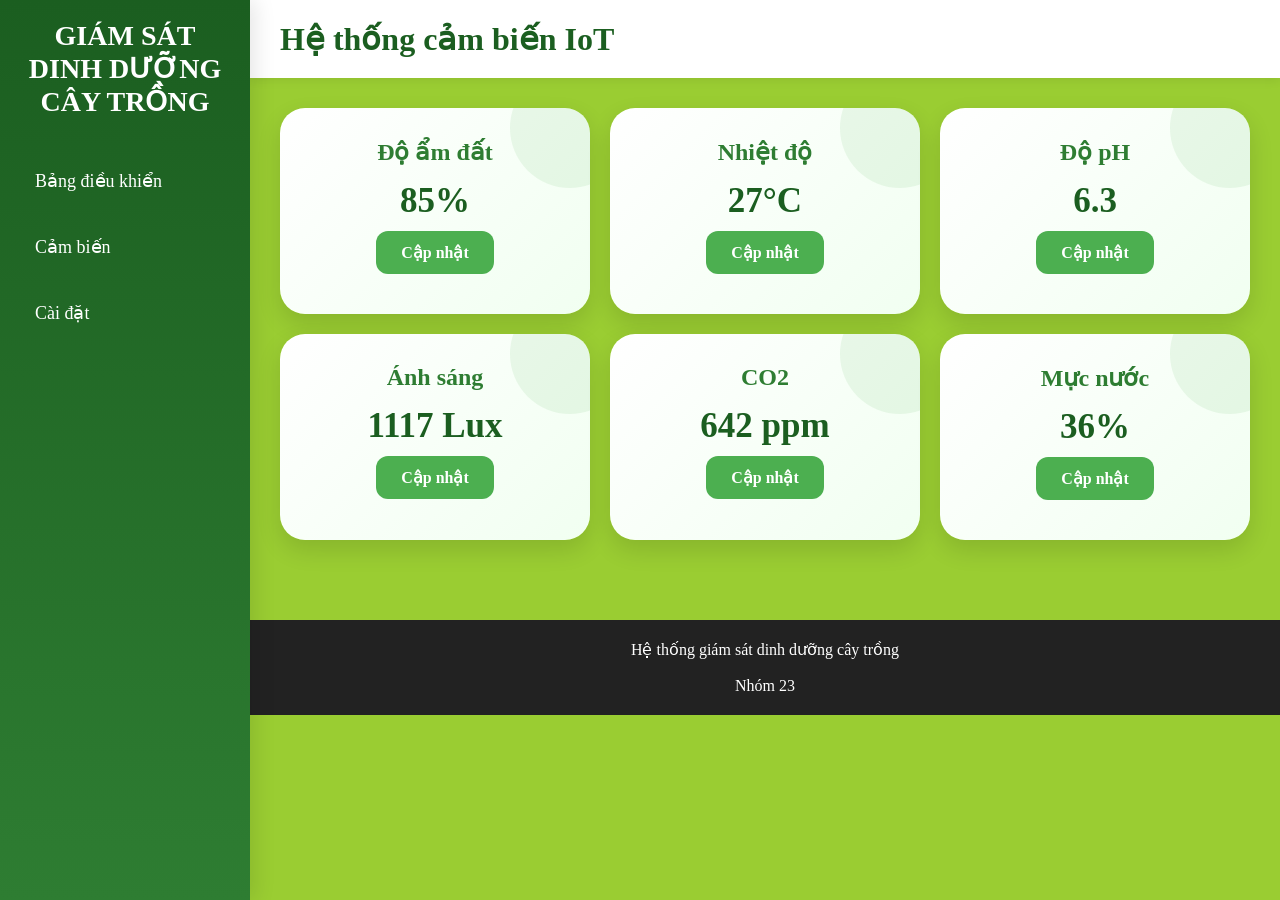
==== cambien.html @ cfdf57d1 "Add files via upload" ====
<!doctype html>
<html lang="vi">
  <head>
    <meta charset="UTF-8" />

    <meta name="viewport" content="width=device-width, initial-scale=1.0" />

    <title>Cảm biến hệ thống</title>

    <link rel="stylesheet" href="style.css" />
  </head>

  <body>
    <aside class="sidebar">
      <div class="logo">GIÁM SÁT DINH DƯỠNG CÂY TRỒNG</div>

      <ul>
        <li>
          <a href="index.html"> Bảng điều khiển </a>
        </li>

        <li>
          <a href="cambien.html"> Cảm biến </a>
        </li>

        <li>
          <a href="setting.html"> Cài đặt </a>
        </li>
      </ul>
    </aside>
    <div class="main-content">
      <header>
        <h1>Hệ thống cảm biến IoT</h1>
      </header>

      <section class="sensor-grid">
        <div class="sensor-box">
          <h2>Độ ẩm đất</h2>

          <p id="humidityValue">65%</p>

          <button class="btn" onclick="updateHumiditySensor()">Cập nhật</button>
        </div>

        <div class="sensor-box">
          <h2>Nhiệt độ</h2>

          <p id="tempValue">28°C</p>

          <button class="btn" onclick="updateTempSensor()">Cập nhật</button>
        </div>

        <div class="sensor-box">
          <h2>Độ pH</h2>

          <p id="phValue">6.5</p>

          <button class="btn" onclick="updatePHSensor()">Cập nhật</button>
        </div>

        <div class="sensor-box">
          <h2>Ánh sáng</h2>

          <p id="lightValue">850 Lux</p>

          <button class="btn" onclick="updateLightSensor()">Cập nhật</button>
        </div>

        <div class="sensor-box">
          <h2>CO2</h2>

          <p id="co2Value">420 ppm</p>

          <button class="btn" onclick="updateCO2Sensor()">Cập nhật</button>
        </div>

        <div class="sensor-box">
          <h2>Mực nước</h2>

          <p id="waterValue">75%</p>

          <button class="btn" onclick="updateWaterSensor()">Cập nhật</button>
        </div>
      </section>

      <footer>
        <p>Hệ thống giám sát dinh dưỡng cây trồng</p>
        <br />
        <p>Nhóm 23</p>
      </footer>
    </div>

    <script src="script.js"></script>
  </body>
</html>
---- style.css ----
* {
  margin: 0;
  padding: 0;
  box-sizing: border-box;
  font-family: "Times New Roman", serif;
}

body {
  display: flex;
  background: yellowgreen;
  color: white;
  overflow-x: hidden;
}

.loading-screen {
  position: fixed;
  width: 100%;
  height: 100%;
  background: white;
  z-index: 9999;
  display: flex;
  flex-direction: column;
  justify-content: center;
  align-items: center;
}

.loader {
  width: 70px;
  height: 70px;
  border: 8px solid #ddd;
  border-top: 8px solid green;
  border-radius: 50%;
  animation: spin 1s linear infinite;
}

@keyframes spin {
  100% {
    transform: rotate(360deg);
  }
}

.sidebar {
  width: 250px;
  height: 100vh;
  background: linear-gradient(180deg, #1b5e20, #2e7d32);
  color: white;
  position: fixed;
  padding: 20px;
  box-shadow: 5px 0 20px rgba(0, 0, 0, 0.1);
}

.sidebar .logo {
  font-size: 28px;
  font-weight: bold;
  margin-bottom: 40px;
  text-align: center;
}

.sidebar ul {
  list-style: none;
}

.sidebar ul li {
  margin: 20px 0;
}

.sidebar ul li a {
  color: white;
  text-decoration: none;
  font-size: 18px;
  display: block;
  padding: 12px 15px;
  border-radius: 12px;
  transition: 0.3s;
}

.sidebar ul li a:hover {
  background: rgba(255, 255, 255, 0.15);
  color: yellow;
  transform: translateX(5px);
}

.main-content {
  margin-left: 250px;
  width: 100%;
}

header {
  background: white;
  padding: 20px 30px;
  display: flex;
  justify-content: space-between;
  align-items: center;
  box-shadow: 0 2px 10px rgba(0, 0, 0, 0.08);
}

header h1 {
  color: #1b5e20;
}

.hero {
  height: 320px;
  background:
    linear-gradient(rgba(0, 0, 0, 0.5), rgba(0, 0, 0, 0.5)),
    url("./images/slide1.jpg");
  background-size: cover;
  background-position: center;
  color: white;
  display: flex;
  justify-content: center;
  align-items: center;
  text-align: center;
}

.hero h2 {
  font-size: 50px;
  color: yellow;
  margin-bottom: 15px;
}

.hero p {
  font-size: 20px;

  color: yellow;
}

.btn {
  padding: 12px 25px;
  border: none;
  border-radius: 12px;
  background: #4caf50;
  color: white;
  cursor: pointer;
  margin: 10px;
  transition: 0.4s;
  font-size: 16px;
  font-weight: bold;
}

.btn:hover {
  transform: translateY(-5px);
  background: #2e7d32;
  box-shadow: 0 10px 20px rgba(76, 175, 80, 0.3);
}

.stats-grid {
  display: grid;
  grid-template-columns: repeat(auto-fit, minmax(220px, 1fr));
  gap: 20px;
  padding: 30px;
}

.stat-card,
.sensor-card,
.team-card {
  background: white;
  padding: 30px;
  border-radius: 20px;
  box-shadow: 0 5px 20px rgba(0, 0, 0, 0.1);
  transition: 0.4s;
  text-align: center;
}

.stat-card:hover,
.sensor-card:hover,
.team-card:hover {
  transform: translateY(-8px);
}

.stat-card h3,
.sensor-card h3 {
  color: #2e7d32;
  margin-bottom: 10px;
}

.stat-card p {
  font-size: 35px;
  color: green;
  font-weight: bold;
}

.dashboard-grid,
.settings-grid,
.sensor-grid,
.team-grid,
.analysis-grid {
  display: grid;
  gap: 20px;
  padding: 30px;
}

.dashboard-grid {
  grid-template-columns: repeat(auto-fit, minmax(280px, 1fr));
}

.settings-grid {
  grid-template-columns: repeat(auto-fit, minmax(320px, 1fr));
}

.sensor-grid {
  grid-template-columns: repeat(auto-fit, minmax(300px, 1fr));
}

.team-grid {
  grid-template-columns: repeat(auto-fit, minmax(250px, 1fr));
}

.analysis-grid {
  grid-template-columns: repeat(auto-fit, minmax(250px, 1fr));

  margin-top: 25px;

  padding: 0;
}

.setting-card,
.sensor-box,
.analysis-card {
  background: linear-gradient(135deg, #ffffff, #f1fff1);
  padding: 30px;

  border-radius: 25px;

  box-shadow: 0 10px 25px rgba(0, 0, 0, 0.12);

  transition: 0.4s;

  position: relative;

  overflow: hidden;
}

.setting-card::before,
.sensor-box::before {
  content: "";

  position: absolute;

  width: 120px;
  height: 120px;

  background: rgba(76, 175, 80, 0.1);

  border-radius: 50%;

  top: -40px;
  right: -40px;
}

.setting-card:hover,
.sensor-box:hover,
.analysis-card:hover {
  transform: translateY(-10px);
}

.setting-card h2,
.sensor-box h2,
.analysis-card h3 {
  color: #2e7d32;

  margin-bottom: 15px;
}

.sensor-box {
  text-align: center;
}

.sensor-box p {
  font-size: 35px;

  font-weight: bold;

  color: #1b5e20;
}

.analysis-card p {
  color: white;

  line-height: 1.6;
}

.setting-card label {
  display: block;

  margin-top: 15px;

  margin-bottom: 8px;

  font-weight: bold;
}

.setting-card input,
.setting-card select {
  width: 100%;

  padding: 14px;

  border: 1px solid #ccc;

  border-radius: 12px;

  font-size: 16px;
}

.setting-card input:focus,
.setting-card select:focus {
  outline: none;

  border-color: #4caf50;
}

.progress {
  width: 100%;

  height: 20px;

  background: #ddd;

  border-radius: 20px;

  overflow: hidden;

  margin: 20px 0;
}

#humidity-bar,
#temp-bar,
#ph-bar {
  height: 100%;

  width: 50%;

  background: linear-gradient(90deg, #4caf50, #81c784);

  border-radius: 20px;
}

.chart-section,
.alert-section {
  background: white;

  margin: 30px;

  padding: 30px;

  border-radius: 20px;

  box-shadow: 0 10px 20px rgba(0, 0, 0, 0.1);
}

.chart-section h2,
.alert-section h2 {
  text-align: center;

  color: #1b5e20;

  margin-bottom: 20px;
}

.device-table,
.report-table {
  width: 90%;

  margin: 0 auto;

  border-collapse: collapse;

  text-align: center;

  overflow: hidden;

  border-radius: 15px;
}

.device-table th,
.report-table th {
  background: #2e7d32;

  color: white;

  padding: 15px;

  font-size: 18px;
}

.device-table td,
.report-table td {
  padding: 15px;

  border-bottom: 1px solid #ddd;

  background: white;
}

.device-table tr:hover,
.report-table tr:hover {
  background: #f1fff1;
}

#alert-box,
#waterStatus,
#fanStatus,
#lightStatus {
  background: #f5fff5;

  padding: 15px;

  border-radius: 12px;
}

footer {
  background: #222;
  color: white;
  text-align: center;
  padding: 20px;
  margin-top: 50px;
}

.dark {
  background: #111;
  color: white;
}

.dark header,
.dark .stat-card,
.dark .sensor-card,
.dark .chart-section,
.dark .alert-section,
.dark .team-card,
.dark .setting-card,
.dark .sensor-box,
.dark .analysis-card {
  background: #222;

  color: white;
}

.dark .sensor-box h2,
.dark .sensor-box p,
.dark .setting-card h2,
.dark .analysis-card h3 {
  color: #90ee90;
}

.dark .setting-card input,
.dark .setting-card select {
  background: #333;

  color: white;

  border: 1px solid #555;
}

.dark #alert-box,
.dark #waterStatus,
.dark #fanStatus,
.dark #lightStatus {
  background: #333;
}

.dark .report-table td,
.dark .device-table td {
  background: #222;

  color: white;
}

.dark .report-table tr:hover,
.dark .device-table tr:hover {
  background: #333;
}

@media (max-width: 768px) {
  body {
    flex-direction: column;
  }

  .sidebar {
    width: 100%;

    height: auto;

    position: relative;
  }

  .main-content {
    margin-left: 0;
  }

  .hero h2 {
    font-size: 30px;
  }

  .sensor-box,
  .setting-card,
  .analysis-card {
    padding: 25px;
  }

  .sensor-box h2 {
    font-size: 22px;
  }

  .sensor-box p {
    font-size: 28px;
  }

  .chart-section,
  .alert-section {
    margin: 15px;
  }
}
.control-panel {
  top: 20px;
  text-align: center;
  right: 20px;
  text-align: center;
  background: green;
  color: yellow;
  padding: 10px 15px;
}
.btn {
  color: white;
}
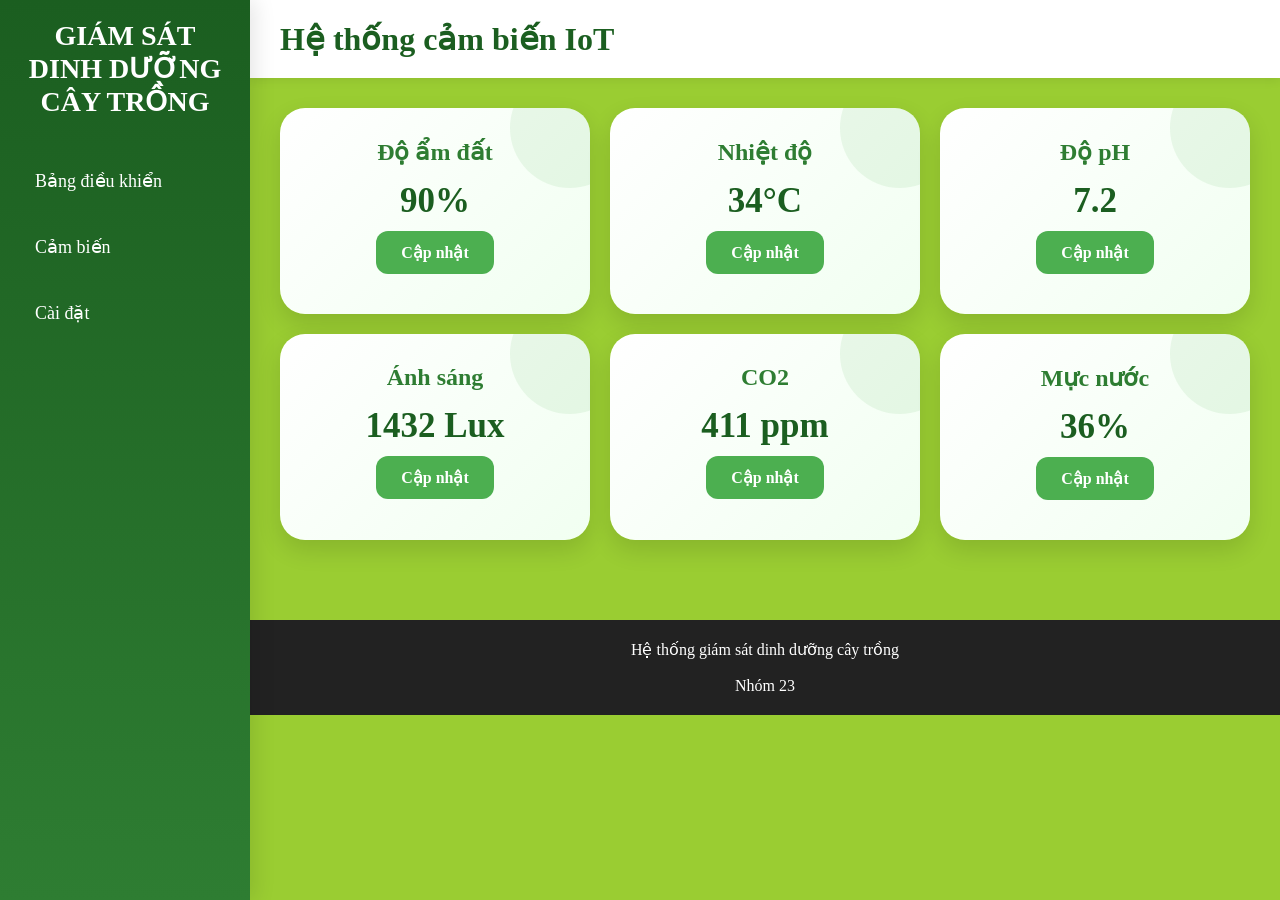
==== commit e5f7499c: "upload web cay trong" ====
--- a/cambien.html
+++ b/cambien.html
@@ -1,95 +1,95 @@
-<!doctype html>
-<html lang="vi">
-  <head>
-    <meta charset="UTF-8" />
-
-    <meta name="viewport" content="width=device-width, initial-scale=1.0" />
-
-    <title>Cảm biến hệ thống</title>
-
-    <link rel="stylesheet" href="style.css" />
-  </head>
-
-  <body>
-    <aside class="sidebar">
-      <div class="logo">GIÁM SÁT DINH DƯỠNG CÂY TRỒNG</div>
-
-      <ul>
-        <li>
-          <a href="index.html"> Bảng điều khiển </a>
-        </li>
-
-        <li>
-          <a href="cambien.html"> Cảm biến </a>
-        </li>
-
-        <li>
-          <a href="setting.html"> Cài đặt </a>
-        </li>
-      </ul>
-    </aside>
-    <div class="main-content">
-      <header>
-        <h1>Hệ thống cảm biến IoT</h1>
-      </header>
-
-      <section class="sensor-grid">
-        <div class="sensor-box">
-          <h2>Độ ẩm đất</h2>
-
-          <p id="humidityValue">65%</p>
-
-          <button class="btn" onclick="updateHumiditySensor()">Cập nhật</button>
-        </div>
-
-        <div class="sensor-box">
-          <h2>Nhiệt độ</h2>
-
-          <p id="tempValue">28°C</p>
-
-          <button class="btn" onclick="updateTempSensor()">Cập nhật</button>
-        </div>
-
-        <div class="sensor-box">
-          <h2>Độ pH</h2>
-
-          <p id="phValue">6.5</p>
-
-          <button class="btn" onclick="updatePHSensor()">Cập nhật</button>
-        </div>
-
-        <div class="sensor-box">
-          <h2>Ánh sáng</h2>
-
-          <p id="lightValue">850 Lux</p>
-
-          <button class="btn" onclick="updateLightSensor()">Cập nhật</button>
-        </div>
-
-        <div class="sensor-box">
-          <h2>CO2</h2>
-
-          <p id="co2Value">420 ppm</p>
-
-          <button class="btn" onclick="updateCO2Sensor()">Cập nhật</button>
-        </div>
-
-        <div class="sensor-box">
-          <h2>Mực nước</h2>
-
-          <p id="waterValue">75%</p>
-
-          <button class="btn" onclick="updateWaterSensor()">Cập nhật</button>
-        </div>
-      </section>
-
-      <footer>
-        <p>Hệ thống giám sát dinh dưỡng cây trồng</p>
-        <br />
-        <p>Nhóm 23</p>
-      </footer>
-    </div>
-
-    <script src="script.js"></script>
-  </body>
-</html>
+<!doctype html>
+<html lang="vi">
+  <head>
+    <meta charset="UTF-8" />
+
+    <meta name="viewport" content="width=device-width, initial-scale=1.0" />
+
+    <title>Cảm biến hệ thống</title>
+
+    <link rel="stylesheet" href="style.css" />
+  </head>
+
+  <body>
+    <aside class="sidebar">
+      <div class="logo">GIÁM SÁT DINH DƯỠNG CÂY TRỒNG</div>
+
+      <ul>
+        <li>
+          <a href="index.html"> Bảng điều khiển </a>
+        </li>
+
+        <li>
+          <a href="cambien.html"> Cảm biến </a>
+        </li>
+
+        <li>
+          <a href="setting.html"> Cài đặt </a>
+        </li>
+      </ul>
+    </aside>
+    <div class="main-content">
+      <header>
+        <h1>Hệ thống cảm biến IoT</h1>
+      </header>
+
+      <section class="sensor-grid">
+        <div class="sensor-box">
+          <h2>Độ ẩm đất</h2>
+
+          <p id="humidityValue">65%</p>
+
+          <button class="btn" onclick="updateHumiditySensor()">Cập nhật</button>
+        </div>
+
+        <div class="sensor-box">
+          <h2>Nhiệt độ</h2>
+
+          <p id="tempValue">28°C</p>
+
+          <button class="btn" onclick="updateTempSensor()">Cập nhật</button>
+        </div>
+
+        <div class="sensor-box">
+          <h2>Độ pH</h2>
+
+          <p id="phValue">6.5</p>
+
+          <button class="btn" onclick="updatePHSensor()">Cập nhật</button>
+        </div>
+
+        <div class="sensor-box">
+          <h2>Ánh sáng</h2>
+
+          <p id="lightValue">850 Lux</p>
+
+          <button class="btn" onclick="updateLightSensor()">Cập nhật</button>
+        </div>
+
+        <div class="sensor-box">
+          <h2>CO2</h2>
+
+          <p id="co2Value">420 ppm</p>
+
+          <button class="btn" onclick="updateCO2Sensor()">Cập nhật</button>
+        </div>
+
+        <div class="sensor-box">
+          <h2>Mực nước</h2>
+
+          <p id="waterValue">75%</p>
+
+          <button class="btn" onclick="updateWaterSensor()">Cập nhật</button>
+        </div>
+      </section>
+
+      <footer>
+        <p>Hệ thống giám sát dinh dưỡng cây trồng</p>
+        <br />
+        <p>Nhóm 23</p>
+      </footer>
+    </div>
+
+    <script src="script.js"></script>
+  </body>
+</html>
--- a/style.css
+++ b/style.css
@@ -1,524 +1,524 @@
-* {
-  margin: 0;
-  padding: 0;
-  box-sizing: border-box;
-  font-family: "Times New Roman", serif;
-}
-
-body {
-  display: flex;
-  background: yellowgreen;
-  color: white;
-  overflow-x: hidden;
-}
-
-.loading-screen {
-  position: fixed;
-  width: 100%;
-  height: 100%;
-  background: white;
-  z-index: 9999;
-  display: flex;
-  flex-direction: column;
-  justify-content: center;
-  align-items: center;
-}
-
-.loader {
-  width: 70px;
-  height: 70px;
-  border: 8px solid #ddd;
-  border-top: 8px solid green;
-  border-radius: 50%;
-  animation: spin 1s linear infinite;
-}
-
-@keyframes spin {
-  100% {
-    transform: rotate(360deg);
-  }
-}
-
-.sidebar {
-  width: 250px;
-  height: 100vh;
-  background: linear-gradient(180deg, #1b5e20, #2e7d32);
-  color: white;
-  position: fixed;
-  padding: 20px;
-  box-shadow: 5px 0 20px rgba(0, 0, 0, 0.1);
-}
-
-.sidebar .logo {
-  font-size: 28px;
-  font-weight: bold;
-  margin-bottom: 40px;
-  text-align: center;
-}
-
-.sidebar ul {
-  list-style: none;
-}
-
-.sidebar ul li {
-  margin: 20px 0;
-}
-
-.sidebar ul li a {
-  color: white;
-  text-decoration: none;
-  font-size: 18px;
-  display: block;
-  padding: 12px 15px;
-  border-radius: 12px;
-  transition: 0.3s;
-}
-
-.sidebar ul li a:hover {
-  background: rgba(255, 255, 255, 0.15);
-  color: yellow;
-  transform: translateX(5px);
-}
-
-.main-content {
-  margin-left: 250px;
-  width: 100%;
-}
-
-header {
-  background: white;
-  padding: 20px 30px;
-  display: flex;
-  justify-content: space-between;
-  align-items: center;
-  box-shadow: 0 2px 10px rgba(0, 0, 0, 0.08);
-}
-
-header h1 {
-  color: #1b5e20;
-}
-
-.hero {
-  height: 320px;
-  background:
-    linear-gradient(rgba(0, 0, 0, 0.5), rgba(0, 0, 0, 0.5)),
-    url("./images/slide1.jpg");
-  background-size: cover;
-  background-position: center;
-  color: white;
-  display: flex;
-  justify-content: center;
-  align-items: center;
-  text-align: center;
-}
-
-.hero h2 {
-  font-size: 50px;
-  color: yellow;
-  margin-bottom: 15px;
-}
-
-.hero p {
-  font-size: 20px;
-
-  color: yellow;
-}
-
-.btn {
-  padding: 12px 25px;
-  border: none;
-  border-radius: 12px;
-  background: #4caf50;
-  color: white;
-  cursor: pointer;
-  margin: 10px;
-  transition: 0.4s;
-  font-size: 16px;
-  font-weight: bold;
-}
-
-.btn:hover {
-  transform: translateY(-5px);
-  background: #2e7d32;
-  box-shadow: 0 10px 20px rgba(76, 175, 80, 0.3);
-}
-
-.stats-grid {
-  display: grid;
-  grid-template-columns: repeat(auto-fit, minmax(220px, 1fr));
-  gap: 20px;
-  padding: 30px;
-}
-
-.stat-card,
-.sensor-card,
-.team-card {
-  background: white;
-  padding: 30px;
-  border-radius: 20px;
-  box-shadow: 0 5px 20px rgba(0, 0, 0, 0.1);
-  transition: 0.4s;
-  text-align: center;
-}
-
-.stat-card:hover,
-.sensor-card:hover,
-.team-card:hover {
-  transform: translateY(-8px);
-}
-
-.stat-card h3,
-.sensor-card h3 {
-  color: #2e7d32;
-  margin-bottom: 10px;
-}
-
-.stat-card p {
-  font-size: 35px;
-  color: green;
-  font-weight: bold;
-}
-
-.dashboard-grid,
-.settings-grid,
-.sensor-grid,
-.team-grid,
-.analysis-grid {
-  display: grid;
-  gap: 20px;
-  padding: 30px;
-}
-
-.dashboard-grid {
-  grid-template-columns: repeat(auto-fit, minmax(280px, 1fr));
-}
-
-.settings-grid {
-  grid-template-columns: repeat(auto-fit, minmax(320px, 1fr));
-}
-
-.sensor-grid {
-  grid-template-columns: repeat(auto-fit, minmax(300px, 1fr));
-}
-
-.team-grid {
-  grid-template-columns: repeat(auto-fit, minmax(250px, 1fr));
-}
-
-.analysis-grid {
-  grid-template-columns: repeat(auto-fit, minmax(250px, 1fr));
-
-  margin-top: 25px;
-
-  padding: 0;
-}
-
-.setting-card,
-.sensor-box,
-.analysis-card {
-  background: linear-gradient(135deg, #ffffff, #f1fff1);
-  padding: 30px;
-
-  border-radius: 25px;
-
-  box-shadow: 0 10px 25px rgba(0, 0, 0, 0.12);
-
-  transition: 0.4s;
-
-  position: relative;
-
-  overflow: hidden;
-}
-
-.setting-card::before,
-.sensor-box::before {
-  content: "";
-
-  position: absolute;
-
-  width: 120px;
-  height: 120px;
-
-  background: rgba(76, 175, 80, 0.1);
-
-  border-radius: 50%;
-
-  top: -40px;
-  right: -40px;
-}
-
-.setting-card:hover,
-.sensor-box:hover,
-.analysis-card:hover {
-  transform: translateY(-10px);
-}
-
-.setting-card h2,
-.sensor-box h2,
-.analysis-card h3 {
-  color: #2e7d32;
-
-  margin-bottom: 15px;
-}
-
-.sensor-box {
-  text-align: center;
-}
-
-.sensor-box p {
-  font-size: 35px;
-
-  font-weight: bold;
-
-  color: #1b5e20;
-}
-
-.analysis-card p {
-  color: white;
-
-  line-height: 1.6;
-}
-
-.setting-card label {
-  display: block;
-
-  margin-top: 15px;
-
-  margin-bottom: 8px;
-
-  font-weight: bold;
-}
-
-.setting-card input,
-.setting-card select {
-  width: 100%;
-
-  padding: 14px;
-
-  border: 1px solid #ccc;
-
-  border-radius: 12px;
-
-  font-size: 16px;
-}
-
-.setting-card input:focus,
-.setting-card select:focus {
-  outline: none;
-
-  border-color: #4caf50;
-}
-
-.progress {
-  width: 100%;
-
-  height: 20px;
-
-  background: #ddd;
-
-  border-radius: 20px;
-
-  overflow: hidden;
-
-  margin: 20px 0;
-}
-
-#humidity-bar,
-#temp-bar,
-#ph-bar {
-  height: 100%;
-
-  width: 50%;
-
-  background: linear-gradient(90deg, #4caf50, #81c784);
-
-  border-radius: 20px;
-}
-
-.chart-section,
-.alert-section {
-  background: white;
-
-  margin: 30px;
-
-  padding: 30px;
-
-  border-radius: 20px;
-
-  box-shadow: 0 10px 20px rgba(0, 0, 0, 0.1);
-}
-
-.chart-section h2,
-.alert-section h2 {
-  text-align: center;
-
-  color: #1b5e20;
-
-  margin-bottom: 20px;
-}
-
-.device-table,
-.report-table {
-  width: 90%;
-
-  margin: 0 auto;
-
-  border-collapse: collapse;
-
-  text-align: center;
-
-  overflow: hidden;
-
-  border-radius: 15px;
-}
-
-.device-table th,
-.report-table th {
-  background: #2e7d32;
-
-  color: white;
-
-  padding: 15px;
-
-  font-size: 18px;
-}
-
-.device-table td,
-.report-table td {
-  padding: 15px;
-
-  border-bottom: 1px solid #ddd;
-
-  background: white;
-}
-
-.device-table tr:hover,
-.report-table tr:hover {
-  background: #f1fff1;
-}
-
-#alert-box,
-#waterStatus,
-#fanStatus,
-#lightStatus {
-  background: #f5fff5;
-
-  padding: 15px;
-
-  border-radius: 12px;
-}
-
-footer {
-  background: #222;
-  color: white;
-  text-align: center;
-  padding: 20px;
-  margin-top: 50px;
-}
-
-.dark {
-  background: #111;
-  color: white;
-}
-
-.dark header,
-.dark .stat-card,
-.dark .sensor-card,
-.dark .chart-section,
-.dark .alert-section,
-.dark .team-card,
-.dark .setting-card,
-.dark .sensor-box,
-.dark .analysis-card {
-  background: #222;
-
-  color: white;
-}
-
-.dark .sensor-box h2,
-.dark .sensor-box p,
-.dark .setting-card h2,
-.dark .analysis-card h3 {
-  color: #90ee90;
-}
-
-.dark .setting-card input,
-.dark .setting-card select {
-  background: #333;
-
-  color: white;
-
-  border: 1px solid #555;
-}
-
-.dark #alert-box,
-.dark #waterStatus,
-.dark #fanStatus,
-.dark #lightStatus {
-  background: #333;
-}
-
-.dark .report-table td,
-.dark .device-table td {
-  background: #222;
-
-  color: white;
-}
-
-.dark .report-table tr:hover,
-.dark .device-table tr:hover {
-  background: #333;
-}
-
-@media (max-width: 768px) {
-  body {
-    flex-direction: column;
-  }
-
-  .sidebar {
-    width: 100%;
-
-    height: auto;
-
-    position: relative;
-  }
-
-  .main-content {
-    margin-left: 0;
-  }
-
-  .hero h2 {
-    font-size: 30px;
-  }
-
-  .sensor-box,
-  .setting-card,
-  .analysis-card {
-    padding: 25px;
-  }
-
-  .sensor-box h2 {
-    font-size: 22px;
-  }
-
-  .sensor-box p {
-    font-size: 28px;
-  }
-
-  .chart-section,
-  .alert-section {
-    margin: 15px;
-  }
-}
-.control-panel {
-  top: 20px;
-  text-align: center;
-  right: 20px;
-  text-align: center;
-  background: green;
-  color: yellow;
-  padding: 10px 15px;
-}
-.btn {
-  color: white;
-}
+* {
+  margin: 0;
+  padding: 0;
+  box-sizing: border-box;
+  font-family: "Times New Roman", serif;
+}
+
+body {
+  display: flex;
+  background: yellowgreen;
+  color: white;
+  overflow-x: hidden;
+}
+
+.loading-screen {
+  position: fixed;
+  width: 100%;
+  height: 100%;
+  background: white;
+  z-index: 9999;
+  display: flex;
+  flex-direction: column;
+  justify-content: center;
+  align-items: center;
+}
+
+.loader {
+  width: 70px;
+  height: 70px;
+  border: 8px solid #ddd;
+  border-top: 8px solid green;
+  border-radius: 50%;
+  animation: spin 1s linear infinite;
+}
+
+@keyframes spin {
+  100% {
+    transform: rotate(360deg);
+  }
+}
+
+.sidebar {
+  width: 250px;
+  height: 100vh;
+  background: linear-gradient(180deg, #1b5e20, #2e7d32);
+  color: white;
+  position: fixed;
+  padding: 20px;
+  box-shadow: 5px 0 20px rgba(0, 0, 0, 0.1);
+}
+
+.sidebar .logo {
+  font-size: 28px;
+  font-weight: bold;
+  margin-bottom: 40px;
+  text-align: center;
+}
+
+.sidebar ul {
+  list-style: none;
+}
+
+.sidebar ul li {
+  margin: 20px 0;
+}
+
+.sidebar ul li a {
+  color: white;
+  text-decoration: none;
+  font-size: 18px;
+  display: block;
+  padding: 12px 15px;
+  border-radius: 12px;
+  transition: 0.3s;
+}
+
+.sidebar ul li a:hover {
+  background: rgba(255, 255, 255, 0.15);
+  color: yellow;
+  transform: translateX(5px);
+}
+
+.main-content {
+  margin-left: 250px;
+  width: 100%;
+}
+
+header {
+  background: white;
+  padding: 20px 30px;
+  display: flex;
+  justify-content: space-between;
+  align-items: center;
+  box-shadow: 0 2px 10px rgba(0, 0, 0, 0.08);
+}
+
+header h1 {
+  color: #1b5e20;
+}
+
+.hero {
+  height: 320px;
+  background:
+    linear-gradient(rgba(0, 0, 0, 0.5), rgba(0, 0, 0, 0.5)),
+    url("./images/slide1.jpg");
+  background-size: cover;
+  background-position: center;
+  color: white;
+  display: flex;
+  justify-content: center;
+  align-items: center;
+  text-align: center;
+}
+
+.hero h2 {
+  font-size: 50px;
+  color: yellow;
+  margin-bottom: 15px;
+}
+
+.hero p {
+  font-size: 20px;
+
+  color: yellow;
+}
+
+.btn {
+  padding: 12px 25px;
+  border: none;
+  border-radius: 12px;
+  background: #4caf50;
+  color: white;
+  cursor: pointer;
+  margin: 10px;
+  transition: 0.4s;
+  font-size: 16px;
+  font-weight: bold;
+}
+
+.btn:hover {
+  transform: translateY(-5px);
+  background: #2e7d32;
+  box-shadow: 0 10px 20px rgba(76, 175, 80, 0.3);
+}
+
+.stats-grid {
+  display: grid;
+  grid-template-columns: repeat(auto-fit, minmax(220px, 1fr));
+  gap: 20px;
+  padding: 30px;
+}
+
+.stat-card,
+.sensor-card,
+.team-card {
+  background: white;
+  padding: 30px;
+  border-radius: 20px;
+  box-shadow: 0 5px 20px rgba(0, 0, 0, 0.1);
+  transition: 0.4s;
+  text-align: center;
+}
+
+.stat-card:hover,
+.sensor-card:hover,
+.team-card:hover {
+  transform: translateY(-8px);
+}
+
+.stat-card h3,
+.sensor-card h3 {
+  color: #2e7d32;
+  margin-bottom: 10px;
+}
+
+.stat-card p {
+  font-size: 35px;
+  color: green;
+  font-weight: bold;
+}
+
+.dashboard-grid,
+.settings-grid,
+.sensor-grid,
+.team-grid,
+.analysis-grid {
+  display: grid;
+  gap: 20px;
+  padding: 30px;
+}
+
+.dashboard-grid {
+  grid-template-columns: repeat(auto-fit, minmax(280px, 1fr));
+}
+
+.settings-grid {
+  grid-template-columns: repeat(auto-fit, minmax(320px, 1fr));
+}
+
+.sensor-grid {
+  grid-template-columns: repeat(auto-fit, minmax(300px, 1fr));
+}
+
+.team-grid {
+  grid-template-columns: repeat(auto-fit, minmax(250px, 1fr));
+}
+
+.analysis-grid {
+  grid-template-columns: repeat(auto-fit, minmax(250px, 1fr));
+
+  margin-top: 25px;
+
+  padding: 0;
+}
+
+.setting-card,
+.sensor-box,
+.analysis-card {
+  background: linear-gradient(135deg, #ffffff, #f1fff1);
+  padding: 30px;
+
+  border-radius: 25px;
+
+  box-shadow: 0 10px 25px rgba(0, 0, 0, 0.12);
+
+  transition: 0.4s;
+
+  position: relative;
+
+  overflow: hidden;
+}
+
+.setting-card::before,
+.sensor-box::before {
+  content: "";
+
+  position: absolute;
+
+  width: 120px;
+  height: 120px;
+
+  background: rgba(76, 175, 80, 0.1);
+
+  border-radius: 50%;
+
+  top: -40px;
+  right: -40px;
+}
+
+.setting-card:hover,
+.sensor-box:hover,
+.analysis-card:hover {
+  transform: translateY(-10px);
+}
+
+.setting-card h2,
+.sensor-box h2,
+.analysis-card h3 {
+  color: #2e7d32;
+
+  margin-bottom: 15px;
+}
+
+.sensor-box {
+  text-align: center;
+}
+
+.sensor-box p {
+  font-size: 35px;
+
+  font-weight: bold;
+
+  color: #1b5e20;
+}
+
+.analysis-card p {
+  color: white;
+
+  line-height: 1.6;
+}
+
+.setting-card label {
+  display: block;
+
+  margin-top: 15px;
+
+  margin-bottom: 8px;
+
+  font-weight: bold;
+}
+
+.setting-card input,
+.setting-card select {
+  width: 100%;
+
+  padding: 14px;
+
+  border: 1px solid #ccc;
+
+  border-radius: 12px;
+
+  font-size: 16px;
+}
+
+.setting-card input:focus,
+.setting-card select:focus {
+  outline: none;
+
+  border-color: #4caf50;
+}
+
+.progress {
+  width: 100%;
+
+  height: 20px;
+
+  background: #ddd;
+
+  border-radius: 20px;
+
+  overflow: hidden;
+
+  margin: 20px 0;
+}
+
+#humidity-bar,
+#temp-bar,
+#ph-bar {
+  height: 100%;
+
+  width: 50%;
+
+  background: linear-gradient(90deg, #4caf50, #81c784);
+
+  border-radius: 20px;
+}
+
+.chart-section,
+.alert-section {
+  background: white;
+
+  margin: 30px;
+
+  padding: 30px;
+
+  border-radius: 20px;
+
+  box-shadow: 0 10px 20px rgba(0, 0, 0, 0.1);
+}
+
+.chart-section h2,
+.alert-section h2 {
+  text-align: center;
+
+  color: #1b5e20;
+
+  margin-bottom: 20px;
+}
+
+.device-table,
+.report-table {
+  width: 90%;
+
+  margin: 0 auto;
+
+  border-collapse: collapse;
+
+  text-align: center;
+
+  overflow: hidden;
+
+  border-radius: 15px;
+}
+
+.device-table th,
+.report-table th {
+  background: #2e7d32;
+
+  color: white;
+
+  padding: 15px;
+
+  font-size: 18px;
+}
+
+.device-table td,
+.report-table td {
+  padding: 15px;
+
+  border-bottom: 1px solid #ddd;
+
+  background: white;
+}
+
+.device-table tr:hover,
+.report-table tr:hover {
+  background: #f1fff1;
+}
+
+#alert-box,
+#waterStatus,
+#fanStatus,
+#lightStatus {
+  background: #f5fff5;
+
+  padding: 15px;
+
+  border-radius: 12px;
+}
+
+footer {
+  background: #222;
+  color: white;
+  text-align: center;
+  padding: 20px;
+  margin-top: 50px;
+}
+
+.dark {
+  background: #111;
+  color: white;
+}
+
+.dark header,
+.dark .stat-card,
+.dark .sensor-card,
+.dark .chart-section,
+.dark .alert-section,
+.dark .team-card,
+.dark .setting-card,
+.dark .sensor-box,
+.dark .analysis-card {
+  background: #222;
+
+  color: white;
+}
+
+.dark .sensor-box h2,
+.dark .sensor-box p,
+.dark .setting-card h2,
+.dark .analysis-card h3 {
+  color: #90ee90;
+}
+
+.dark .setting-card input,
+.dark .setting-card select {
+  background: #333;
+
+  color: white;
+
+  border: 1px solid #555;
+}
+
+.dark #alert-box,
+.dark #waterStatus,
+.dark #fanStatus,
+.dark #lightStatus {
+  background: #333;
+}
+
+.dark .report-table td,
+.dark .device-table td {
+  background: #222;
+
+  color: white;
+}
+
+.dark .report-table tr:hover,
+.dark .device-table tr:hover {
+  background: #333;
+}
+
+@media (max-width: 768px) {
+  body {
+    flex-direction: column;
+  }
+
+  .sidebar {
+    width: 100%;
+
+    height: auto;
+
+    position: relative;
+  }
+
+  .main-content {
+    margin-left: 0;
+  }
+
+  .hero h2 {
+    font-size: 30px;
+  }
+
+  .sensor-box,
+  .setting-card,
+  .analysis-card {
+    padding: 25px;
+  }
+
+  .sensor-box h2 {
+    font-size: 22px;
+  }
+
+  .sensor-box p {
+    font-size: 28px;
+  }
+
+  .chart-section,
+  .alert-section {
+    margin: 15px;
+  }
+}
+.control-panel {
+  top: 20px;
+  text-align: center;
+  right: 20px;
+  text-align: center;
+  background: green;
+  color: yellow;
+  padding: 10px 15px;
+}
+.btn {
+  color: white;
+}
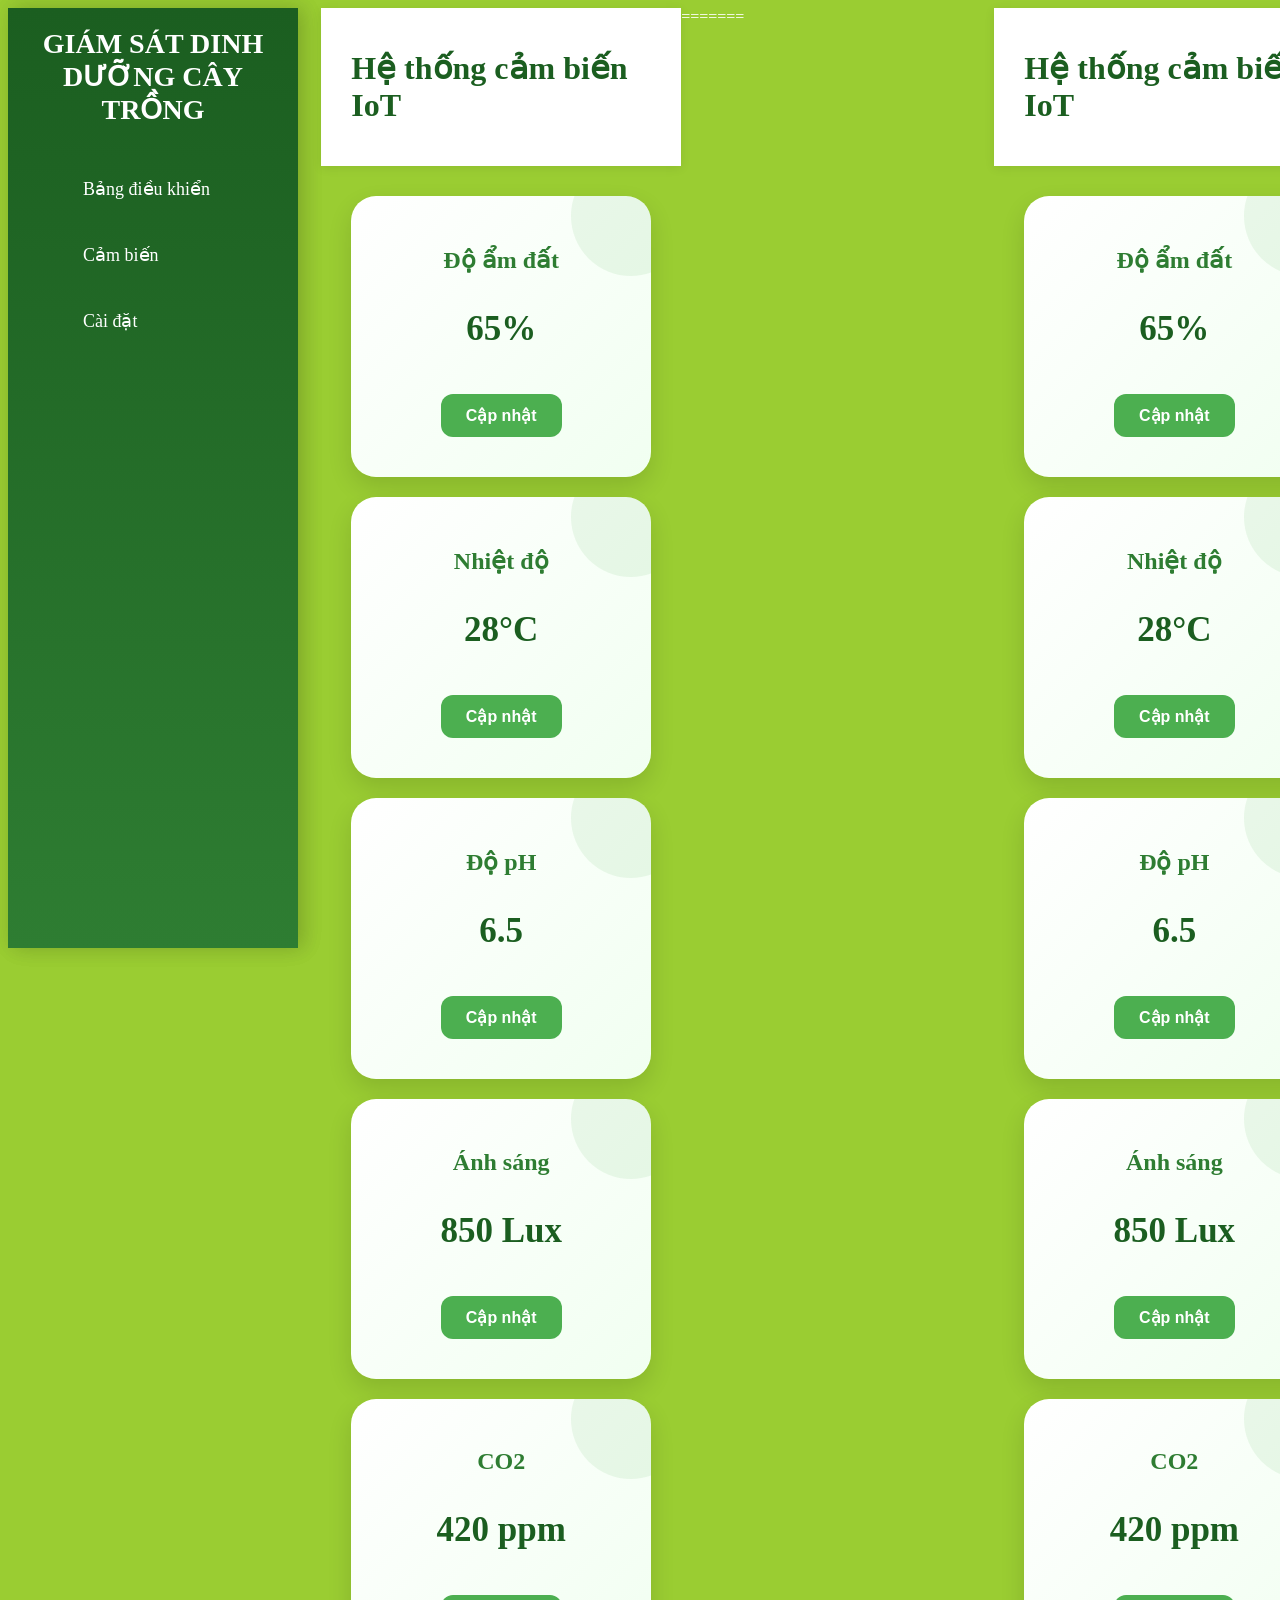
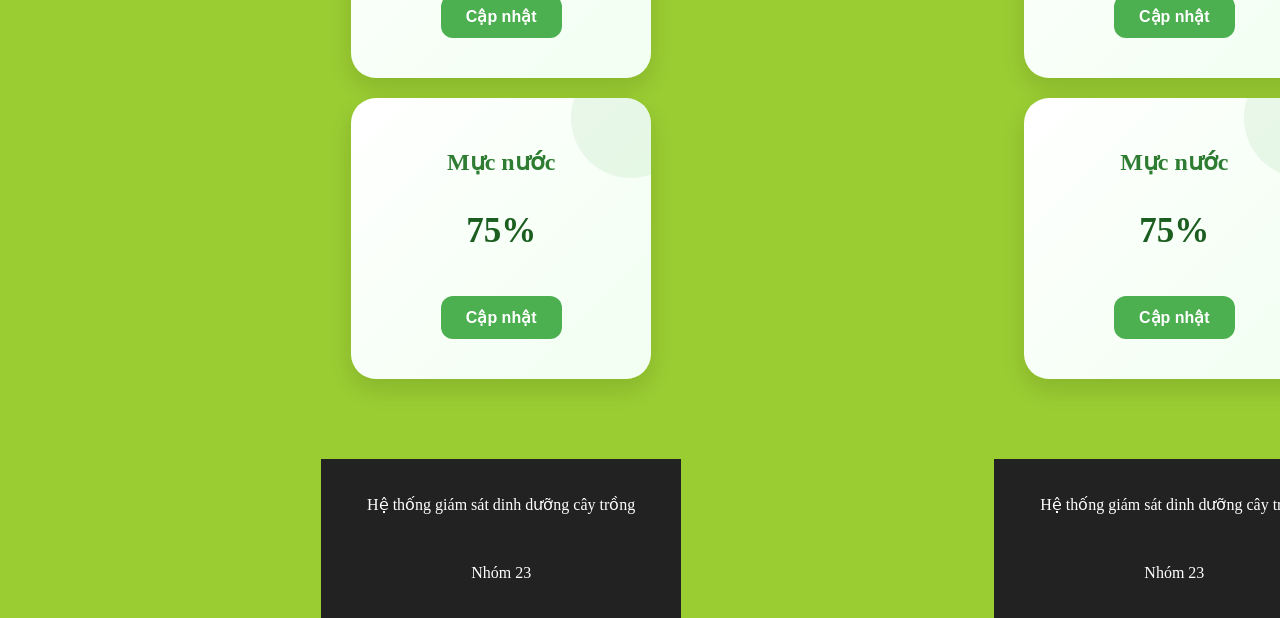
==== commit 4bfc8354: "fix conflict" ====
--- a/cambien.html
+++ b/cambien.html
@@ -1,3 +1,4 @@
+<<<<<<< HEAD
 <!doctype html>
 <html lang="vi">
   <head>
@@ -93,3 +94,100 @@
     <script src="script.js"></script>
   </body>
 </html>
+=======
+<!doctype html>
+<html lang="vi">
+  <head>
+    <meta charset="UTF-8" />
+
+    <meta name="viewport" content="width=device-width, initial-scale=1.0" />
+
+    <title>Cảm biến hệ thống</title>
+
+    <link rel="stylesheet" href="style.css" />
+  </head>
+
+  <body>
+    <aside class="sidebar">
+      <div class="logo">GIÁM SÁT DINH DƯỠNG CÂY TRỒNG</div>
+
+      <ul>
+        <li>
+          <a href="index.html"> Bảng điều khiển </a>
+        </li>
+
+        <li>
+          <a href="cambien.html"> Cảm biến </a>
+        </li>
+
+        <li>
+          <a href="setting.html"> Cài đặt </a>
+        </li>
+      </ul>
+    </aside>
+    <div class="main-content">
+      <header>
+        <h1>Hệ thống cảm biến IoT</h1>
+      </header>
+
+      <section class="sensor-grid">
+        <div class="sensor-box">
+          <h2>Độ ẩm đất</h2>
+
+          <p id="humidityValue">65%</p>
+
+          <button class="btn" onclick="updateHumiditySensor()">Cập nhật</button>
+        </div>
+
+        <div class="sensor-box">
+          <h2>Nhiệt độ</h2>
+
+          <p id="tempValue">28°C</p>
+
+          <button class="btn" onclick="updateTempSensor()">Cập nhật</button>
+        </div>
+
+        <div class="sensor-box">
+          <h2>Độ pH</h2>
+
+          <p id="phValue">6.5</p>
+
+          <button class="btn" onclick="updatePHSensor()">Cập nhật</button>
+        </div>
+
+        <div class="sensor-box">
+          <h2>Ánh sáng</h2>
+
+          <p id="lightValue">850 Lux</p>
+
+          <button class="btn" onclick="updateLightSensor()">Cập nhật</button>
+        </div>
+
+        <div class="sensor-box">
+          <h2>CO2</h2>
+
+          <p id="co2Value">420 ppm</p>
+
+          <button class="btn" onclick="updateCO2Sensor()">Cập nhật</button>
+        </div>
+
+        <div class="sensor-box">
+          <h2>Mực nước</h2>
+
+          <p id="waterValue">75%</p>
+
+          <button class="btn" onclick="updateWaterSensor()">Cập nhật</button>
+        </div>
+      </section>
+
+      <footer>
+        <p>Hệ thống giám sát dinh dưỡng cây trồng</p>
+        <br />
+        <p>Nhóm 23</p>
+      </footer>
+    </div>
+
+    <script src="script.js"></script>
+  </body>
+</html>
+>>>>>>> 53a5bd513a74051d869f70f80e6ba625adca89c9
--- a/style.css
+++ b/style.css
@@ -1,3 +1,4 @@
+<<<<<<< HEAD
 * {
   margin: 0;
   padding: 0;
@@ -522,3 +523,529 @@
 .btn {
   color: white;
 }
+=======
+* {
+  margin: 0;
+  padding: 0;
+  box-sizing: border-box;
+  font-family: "Times New Roman", serif;
+}
+
+body {
+  display: flex;
+  background: yellowgreen;
+  color: white;
+  overflow-x: hidden;
+}
+
+.loading-screen {
+  position: fixed;
+  width: 100%;
+  height: 100%;
+  background: white;
+  z-index: 9999;
+  display: flex;
+  flex-direction: column;
+  justify-content: center;
+  align-items: center;
+}
+
+.loader {
+  width: 70px;
+  height: 70px;
+  border: 8px solid #ddd;
+  border-top: 8px solid green;
+  border-radius: 50%;
+  animation: spin 1s linear infinite;
+}
+
+@keyframes spin {
+  100% {
+    transform: rotate(360deg);
+  }
+}
+
+.sidebar {
+  width: 250px;
+  height: 100vh;
+  background: linear-gradient(180deg, #1b5e20, #2e7d32);
+  color: white;
+  position: fixed;
+  padding: 20px;
+  box-shadow: 5px 0 20px rgba(0, 0, 0, 0.1);
+}
+
+.sidebar .logo {
+  font-size: 28px;
+  font-weight: bold;
+  margin-bottom: 40px;
+  text-align: center;
+}
+
+.sidebar ul {
+  list-style: none;
+}
+
+.sidebar ul li {
+  margin: 20px 0;
+}
+
+.sidebar ul li a {
+  color: white;
+  text-decoration: none;
+  font-size: 18px;
+  display: block;
+  padding: 12px 15px;
+  border-radius: 12px;
+  transition: 0.3s;
+}
+
+.sidebar ul li a:hover {
+  background: rgba(255, 255, 255, 0.15);
+  color: yellow;
+  transform: translateX(5px);
+}
+
+.main-content {
+  margin-left: 250px;
+  width: 100%;
+}
+
+header {
+  background: white;
+  padding: 20px 30px;
+  display: flex;
+  justify-content: space-between;
+  align-items: center;
+  box-shadow: 0 2px 10px rgba(0, 0, 0, 0.08);
+}
+
+header h1 {
+  color: #1b5e20;
+}
+
+.hero {
+  height: 320px;
+  background:
+    linear-gradient(rgba(0, 0, 0, 0.5), rgba(0, 0, 0, 0.5)),
+    url("./images/slide1.jpg");
+  background-size: cover;
+  background-position: center;
+  color: white;
+  display: flex;
+  justify-content: center;
+  align-items: center;
+  text-align: center;
+}
+
+.hero h2 {
+  font-size: 50px;
+  color: yellow;
+  margin-bottom: 15px;
+}
+
+.hero p {
+  font-size: 20px;
+
+  color: yellow;
+}
+
+.btn {
+  padding: 12px 25px;
+  border: none;
+  border-radius: 12px;
+  background: #4caf50;
+  color: white;
+  cursor: pointer;
+  margin: 10px;
+  transition: 0.4s;
+  font-size: 16px;
+  font-weight: bold;
+}
+
+.btn:hover {
+  transform: translateY(-5px);
+  background: #2e7d32;
+  box-shadow: 0 10px 20px rgba(76, 175, 80, 0.3);
+}
+
+.stats-grid {
+  display: grid;
+  grid-template-columns: repeat(auto-fit, minmax(220px, 1fr));
+  gap: 20px;
+  padding: 30px;
+}
+
+.stat-card,
+.sensor-card,
+.team-card {
+  background: white;
+  padding: 30px;
+  border-radius: 20px;
+  box-shadow: 0 5px 20px rgba(0, 0, 0, 0.1);
+  transition: 0.4s;
+  text-align: center;
+}
+
+.stat-card:hover,
+.sensor-card:hover,
+.team-card:hover {
+  transform: translateY(-8px);
+}
+
+.stat-card h3,
+.sensor-card h3 {
+  color: #2e7d32;
+  margin-bottom: 10px;
+}
+
+.stat-card p {
+  font-size: 35px;
+  color: green;
+  font-weight: bold;
+}
+
+.dashboard-grid,
+.settings-grid,
+.sensor-grid,
+.team-grid,
+.analysis-grid {
+  display: grid;
+  gap: 20px;
+  padding: 30px;
+}
+
+.dashboard-grid {
+  grid-template-columns: repeat(auto-fit, minmax(280px, 1fr));
+}
+
+.settings-grid {
+  grid-template-columns: repeat(auto-fit, minmax(320px, 1fr));
+}
+
+.sensor-grid {
+  grid-template-columns: repeat(auto-fit, minmax(300px, 1fr));
+}
+
+.team-grid {
+  grid-template-columns: repeat(auto-fit, minmax(250px, 1fr));
+}
+
+.analysis-grid {
+  grid-template-columns: repeat(auto-fit, minmax(250px, 1fr));
+
+  margin-top: 25px;
+
+  padding: 0;
+}
+
+.setting-card,
+.sensor-box,
+.analysis-card {
+  background: linear-gradient(135deg, #ffffff, #f1fff1);
+  padding: 30px;
+
+  border-radius: 25px;
+
+  box-shadow: 0 10px 25px rgba(0, 0, 0, 0.12);
+
+  transition: 0.4s;
+
+  position: relative;
+
+  overflow: hidden;
+}
+
+.setting-card::before,
+.sensor-box::before {
+  content: "";
+
+  position: absolute;
+
+  width: 120px;
+  height: 120px;
+
+  background: rgba(76, 175, 80, 0.1);
+
+  border-radius: 50%;
+
+  top: -40px;
+  right: -40px;
+}
+
+.setting-card:hover,
+.sensor-box:hover,
+.analysis-card:hover {
+  transform: translateY(-10px);
+}
+
+.setting-card h2,
+.sensor-box h2,
+.analysis-card h3 {
+  color: #2e7d32;
+
+  margin-bottom: 15px;
+}
+
+.sensor-box {
+  text-align: center;
+}
+
+.sensor-box p {
+  font-size: 35px;
+
+  font-weight: bold;
+
+  color: #1b5e20;
+}
+
+.analysis-card p {
+  color: white;
+
+  line-height: 1.6;
+}
+
+.setting-card label {
+  display: block;
+
+  margin-top: 15px;
+
+  margin-bottom: 8px;
+
+  font-weight: bold;
+}
+
+.setting-card input,
+.setting-card select {
+  width: 100%;
+
+  padding: 14px;
+
+  border: 1px solid #ccc;
+
+  border-radius: 12px;
+
+  font-size: 16px;
+}
+
+.setting-card input:focus,
+.setting-card select:focus {
+  outline: none;
+
+  border-color: #4caf50;
+}
+
+.progress {
+  width: 100%;
+
+  height: 20px;
+
+  background: #ddd;
+
+  border-radius: 20px;
+
+  overflow: hidden;
+
+  margin: 20px 0;
+}
+
+#humidity-bar,
+#temp-bar,
+#ph-bar {
+  height: 100%;
+
+  width: 50%;
+
+  background: linear-gradient(90deg, #4caf50, #81c784);
+
+  border-radius: 20px;
+}
+
+.chart-section,
+.alert-section {
+  background: white;
+
+  margin: 30px;
+
+  padding: 30px;
+
+  border-radius: 20px;
+
+  box-shadow: 0 10px 20px rgba(0, 0, 0, 0.1);
+}
+
+.chart-section h2,
+.alert-section h2 {
+  text-align: center;
+
+  color: #1b5e20;
+
+  margin-bottom: 20px;
+}
+
+.device-table,
+.report-table {
+  width: 90%;
+
+  margin: 0 auto;
+
+  border-collapse: collapse;
+
+  text-align: center;
+
+  overflow: hidden;
+
+  border-radius: 15px;
+}
+
+.device-table th,
+.report-table th {
+  background: #2e7d32;
+
+  color: white;
+
+  padding: 15px;
+
+  font-size: 18px;
+}
+
+.device-table td,
+.report-table td {
+  padding: 15px;
+
+  border-bottom: 1px solid #ddd;
+
+  background: white;
+}
+
+.device-table tr:hover,
+.report-table tr:hover {
+  background: #f1fff1;
+}
+
+#alert-box,
+#waterStatus,
+#fanStatus,
+#lightStatus {
+  background: #f5fff5;
+
+  padding: 15px;
+
+  border-radius: 12px;
+}
+
+footer {
+  background: #222;
+  color: white;
+  text-align: center;
+  padding: 20px;
+  margin-top: 50px;
+}
+
+.dark {
+  background: #111;
+  color: white;
+}
+
+.dark header,
+.dark .stat-card,
+.dark .sensor-card,
+.dark .chart-section,
+.dark .alert-section,
+.dark .team-card,
+.dark .setting-card,
+.dark .sensor-box,
+.dark .analysis-card {
+  background: #222;
+
+  color: white;
+}
+
+.dark .sensor-box h2,
+.dark .sensor-box p,
+.dark .setting-card h2,
+.dark .analysis-card h3 {
+  color: #90ee90;
+}
+
+.dark .setting-card input,
+.dark .setting-card select {
+  background: #333;
+
+  color: white;
+
+  border: 1px solid #555;
+}
+
+.dark #alert-box,
+.dark #waterStatus,
+.dark #fanStatus,
+.dark #lightStatus {
+  background: #333;
+}
+
+.dark .report-table td,
+.dark .device-table td {
+  background: #222;
+
+  color: white;
+}
+
+.dark .report-table tr:hover,
+.dark .device-table tr:hover {
+  background: #333;
+}
+
+@media (max-width: 768px) {
+  body {
+    flex-direction: column;
+  }
+
+  .sidebar {
+    width: 100%;
+
+    height: auto;
+
+    position: relative;
+  }
+
+  .main-content {
+    margin-left: 0;
+  }
+
+  .hero h2 {
+    font-size: 30px;
+  }
+
+  .sensor-box,
+  .setting-card,
+  .analysis-card {
+    padding: 25px;
+  }
+
+  .sensor-box h2 {
+    font-size: 22px;
+  }
+
+  .sensor-box p {
+    font-size: 28px;
+  }
+
+  .chart-section,
+  .alert-section {
+    margin: 15px;
+  }
+}
+.control-panel {
+  top: 20px;
+  text-align: center;
+  right: 20px;
+  text-align: center;
+  background: green;
+  color: yellow;
+  padding: 10px 15px;
+}
+.btn {
+  color: white;
+}
+>>>>>>> 53a5bd513a74051d869f70f80e6ba625adca89c9
--- a/style.css
+++ b/style.css
@@ -1,3 +1,4 @@
+<<<<<<< HEAD
 * {
   margin: 0;
   padding: 0;
@@ -522,3 +523,529 @@
 .btn {
   color: white;
 }
+=======
+* {
+  margin: 0;
+  padding: 0;
+  box-sizing: border-box;
+  font-family: "Times New Roman", serif;
+}
+
+body {
+  display: flex;
+  background: yellowgreen;
+  color: white;
+  overflow-x: hidden;
+}
+
+.loading-screen {
+  position: fixed;
+  width: 100%;
+  height: 100%;
+  background: white;
+  z-index: 9999;
+  display: flex;
+  flex-direction: column;
+  justify-content: center;
+  align-items: center;
+}
+
+.loader {
+  width: 70px;
+  height: 70px;
+  border: 8px solid #ddd;
+  border-top: 8px solid green;
+  border-radius: 50%;
+  animation: spin 1s linear infinite;
+}
+
+@keyframes spin {
+  100% {
+    transform: rotate(360deg);
+  }
+}
+
+.sidebar {
+  width: 250px;
+  height: 100vh;
+  background: linear-gradient(180deg, #1b5e20, #2e7d32);
+  color: white;
+  position: fixed;
+  padding: 20px;
+  box-shadow: 5px 0 20px rgba(0, 0, 0, 0.1);
+}
+
+.sidebar .logo {
+  font-size: 28px;
+  font-weight: bold;
+  margin-bottom: 40px;
+  text-align: center;
+}
+
+.sidebar ul {
+  list-style: none;
+}
+
+.sidebar ul li {
+  margin: 20px 0;
+}
+
+.sidebar ul li a {
+  color: white;
+  text-decoration: none;
+  font-size: 18px;
+  display: block;
+  padding: 12px 15px;
+  border-radius: 12px;
+  transition: 0.3s;
+}
+
+.sidebar ul li a:hover {
+  background: rgba(255, 255, 255, 0.15);
+  color: yellow;
+  transform: translateX(5px);
+}
+
+.main-content {
+  margin-left: 250px;
+  width: 100%;
+}
+
+header {
+  background: white;
+  padding: 20px 30px;
+  display: flex;
+  justify-content: space-between;
+  align-items: center;
+  box-shadow: 0 2px 10px rgba(0, 0, 0, 0.08);
+}
+
+header h1 {
+  color: #1b5e20;
+}
+
+.hero {
+  height: 320px;
+  background:
+    linear-gradient(rgba(0, 0, 0, 0.5), rgba(0, 0, 0, 0.5)),
+    url("./images/slide1.jpg");
+  background-size: cover;
+  background-position: center;
+  color: white;
+  display: flex;
+  justify-content: center;
+  align-items: center;
+  text-align: center;
+}
+
+.hero h2 {
+  font-size: 50px;
+  color: yellow;
+  margin-bottom: 15px;
+}
+
+.hero p {
+  font-size: 20px;
+
+  color: yellow;
+}
+
+.btn {
+  padding: 12px 25px;
+  border: none;
+  border-radius: 12px;
+  background: #4caf50;
+  color: white;
+  cursor: pointer;
+  margin: 10px;
+  transition: 0.4s;
+  font-size: 16px;
+  font-weight: bold;
+}
+
+.btn:hover {
+  transform: translateY(-5px);
+  background: #2e7d32;
+  box-shadow: 0 10px 20px rgba(76, 175, 80, 0.3);
+}
+
+.stats-grid {
+  display: grid;
+  grid-template-columns: repeat(auto-fit, minmax(220px, 1fr));
+  gap: 20px;
+  padding: 30px;
+}
+
+.stat-card,
+.sensor-card,
+.team-card {
+  background: white;
+  padding: 30px;
+  border-radius: 20px;
+  box-shadow: 0 5px 20px rgba(0, 0, 0, 0.1);
+  transition: 0.4s;
+  text-align: center;
+}
+
+.stat-card:hover,
+.sensor-card:hover,
+.team-card:hover {
+  transform: translateY(-8px);
+}
+
+.stat-card h3,
+.sensor-card h3 {
+  color: #2e7d32;
+  margin-bottom: 10px;
+}
+
+.stat-card p {
+  font-size: 35px;
+  color: green;
+  font-weight: bold;
+}
+
+.dashboard-grid,
+.settings-grid,
+.sensor-grid,
+.team-grid,
+.analysis-grid {
+  display: grid;
+  gap: 20px;
+  padding: 30px;
+}
+
+.dashboard-grid {
+  grid-template-columns: repeat(auto-fit, minmax(280px, 1fr));
+}
+
+.settings-grid {
+  grid-template-columns: repeat(auto-fit, minmax(320px, 1fr));
+}
+
+.sensor-grid {
+  grid-template-columns: repeat(auto-fit, minmax(300px, 1fr));
+}
+
+.team-grid {
+  grid-template-columns: repeat(auto-fit, minmax(250px, 1fr));
+}
+
+.analysis-grid {
+  grid-template-columns: repeat(auto-fit, minmax(250px, 1fr));
+
+  margin-top: 25px;
+
+  padding: 0;
+}
+
+.setting-card,
+.sensor-box,
+.analysis-card {
+  background: linear-gradient(135deg, #ffffff, #f1fff1);
+  padding: 30px;
+
+  border-radius: 25px;
+
+  box-shadow: 0 10px 25px rgba(0, 0, 0, 0.12);
+
+  transition: 0.4s;
+
+  position: relative;
+
+  overflow: hidden;
+}
+
+.setting-card::before,
+.sensor-box::before {
+  content: "";
+
+  position: absolute;
+
+  width: 120px;
+  height: 120px;
+
+  background: rgba(76, 175, 80, 0.1);
+
+  border-radius: 50%;
+
+  top: -40px;
+  right: -40px;
+}
+
+.setting-card:hover,
+.sensor-box:hover,
+.analysis-card:hover {
+  transform: translateY(-10px);
+}
+
+.setting-card h2,
+.sensor-box h2,
+.analysis-card h3 {
+  color: #2e7d32;
+
+  margin-bottom: 15px;
+}
+
+.sensor-box {
+  text-align: center;
+}
+
+.sensor-box p {
+  font-size: 35px;
+
+  font-weight: bold;
+
+  color: #1b5e20;
+}
+
+.analysis-card p {
+  color: white;
+
+  line-height: 1.6;
+}
+
+.setting-card label {
+  display: block;
+
+  margin-top: 15px;
+
+  margin-bottom: 8px;
+
+  font-weight: bold;
+}
+
+.setting-card input,
+.setting-card select {
+  width: 100%;
+
+  padding: 14px;
+
+  border: 1px solid #ccc;
+
+  border-radius: 12px;
+
+  font-size: 16px;
+}
+
+.setting-card input:focus,
+.setting-card select:focus {
+  outline: none;
+
+  border-color: #4caf50;
+}
+
+.progress {
+  width: 100%;
+
+  height: 20px;
+
+  background: #ddd;
+
+  border-radius: 20px;
+
+  overflow: hidden;
+
+  margin: 20px 0;
+}
+
+#humidity-bar,
+#temp-bar,
+#ph-bar {
+  height: 100%;
+
+  width: 50%;
+
+  background: linear-gradient(90deg, #4caf50, #81c784);
+
+  border-radius: 20px;
+}
+
+.chart-section,
+.alert-section {
+  background: white;
+
+  margin: 30px;
+
+  padding: 30px;
+
+  border-radius: 20px;
+
+  box-shadow: 0 10px 20px rgba(0, 0, 0, 0.1);
+}
+
+.chart-section h2,
+.alert-section h2 {
+  text-align: center;
+
+  color: #1b5e20;
+
+  margin-bottom: 20px;
+}
+
+.device-table,
+.report-table {
+  width: 90%;
+
+  margin: 0 auto;
+
+  border-collapse: collapse;
+
+  text-align: center;
+
+  overflow: hidden;
+
+  border-radius: 15px;
+}
+
+.device-table th,
+.report-table th {
+  background: #2e7d32;
+
+  color: white;
+
+  padding: 15px;
+
+  font-size: 18px;
+}
+
+.device-table td,
+.report-table td {
+  padding: 15px;
+
+  border-bottom: 1px solid #ddd;
+
+  background: white;
+}
+
+.device-table tr:hover,
+.report-table tr:hover {
+  background: #f1fff1;
+}
+
+#alert-box,
+#waterStatus,
+#fanStatus,
+#lightStatus {
+  background: #f5fff5;
+
+  padding: 15px;
+
+  border-radius: 12px;
+}
+
+footer {
+  background: #222;
+  color: white;
+  text-align: center;
+  padding: 20px;
+  margin-top: 50px;
+}
+
+.dark {
+  background: #111;
+  color: white;
+}
+
+.dark header,
+.dark .stat-card,
+.dark .sensor-card,
+.dark .chart-section,
+.dark .alert-section,
+.dark .team-card,
+.dark .setting-card,
+.dark .sensor-box,
+.dark .analysis-card {
+  background: #222;
+
+  color: white;
+}
+
+.dark .sensor-box h2,
+.dark .sensor-box p,
+.dark .setting-card h2,
+.dark .analysis-card h3 {
+  color: #90ee90;
+}
+
+.dark .setting-card input,
+.dark .setting-card select {
+  background: #333;
+
+  color: white;
+
+  border: 1px solid #555;
+}
+
+.dark #alert-box,
+.dark #waterStatus,
+.dark #fanStatus,
+.dark #lightStatus {
+  background: #333;
+}
+
+.dark .report-table td,
+.dark .device-table td {
+  background: #222;
+
+  color: white;
+}
+
+.dark .report-table tr:hover,
+.dark .device-table tr:hover {
+  background: #333;
+}
+
+@media (max-width: 768px) {
+  body {
+    flex-direction: column;
+  }
+
+  .sidebar {
+    width: 100%;
+
+    height: auto;
+
+    position: relative;
+  }
+
+  .main-content {
+    margin-left: 0;
+  }
+
+  .hero h2 {
+    font-size: 30px;
+  }
+
+  .sensor-box,
+  .setting-card,
+  .analysis-card {
+    padding: 25px;
+  }
+
+  .sensor-box h2 {
+    font-size: 22px;
+  }
+
+  .sensor-box p {
+    font-size: 28px;
+  }
+
+  .chart-section,
+  .alert-section {
+    margin: 15px;
+  }
+}
+.control-panel {
+  top: 20px;
+  text-align: center;
+  right: 20px;
+  text-align: center;
+  background: green;
+  color: yellow;
+  padding: 10px 15px;
+}
+.btn {
+  color: white;
+}
+>>>>>>> 53a5bd513a74051d869f70f80e6ba625adca89c9
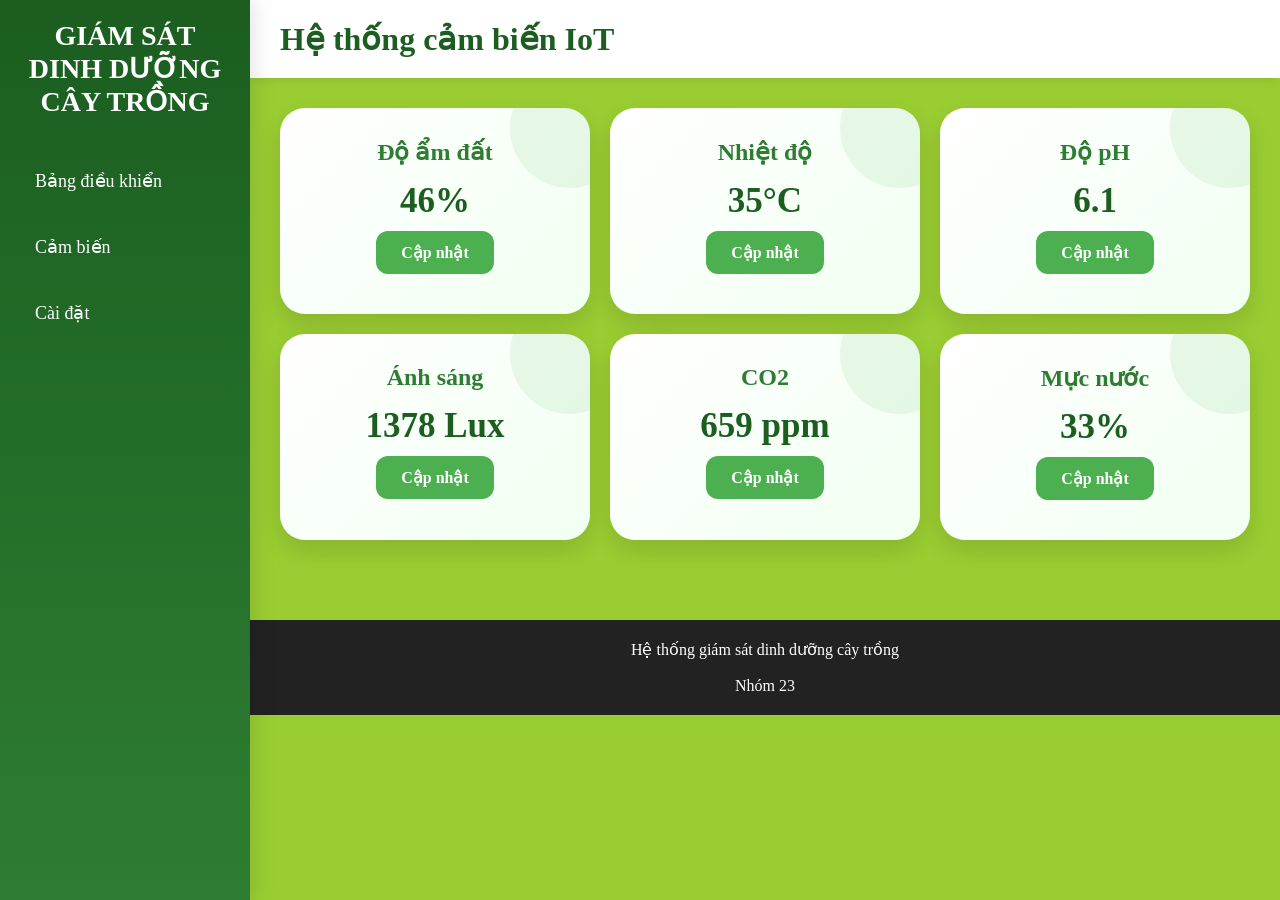
==== commit c01cf92c: "cap nhat" ====
--- a/cambien.html
+++ b/cambien.html
@@ -1,4 +1,3 @@
-<<<<<<< HEAD
 <!doctype html>
 <html lang="vi">
   <head>
@@ -94,100 +93,3 @@
     <script src="script.js"></script>
   </body>
 </html>
-=======
-<!doctype html>
-<html lang="vi">
-  <head>
-    <meta charset="UTF-8" />
-
-    <meta name="viewport" content="width=device-width, initial-scale=1.0" />
-
-    <title>Cảm biến hệ thống</title>
-
-    <link rel="stylesheet" href="style.css" />
-  </head>
-
-  <body>
-    <aside class="sidebar">
-      <div class="logo">GIÁM SÁT DINH DƯỠNG CÂY TRỒNG</div>
-
-      <ul>
-        <li>
-          <a href="index.html"> Bảng điều khiển </a>
-        </li>
-
-        <li>
-          <a href="cambien.html"> Cảm biến </a>
-        </li>
-
-        <li>
-          <a href="setting.html"> Cài đặt </a>
-        </li>
-      </ul>
-    </aside>
-    <div class="main-content">
-      <header>
-        <h1>Hệ thống cảm biến IoT</h1>
-      </header>
-
-      <section class="sensor-grid">
-        <div class="sensor-box">
-          <h2>Độ ẩm đất</h2>
-
-          <p id="humidityValue">65%</p>
-
-          <button class="btn" onclick="updateHumiditySensor()">Cập nhật</button>
-        </div>
-
-        <div class="sensor-box">
-          <h2>Nhiệt độ</h2>
-
-          <p id="tempValue">28°C</p>
-
-          <button class="btn" onclick="updateTempSensor()">Cập nhật</button>
-        </div>
-
-        <div class="sensor-box">
-          <h2>Độ pH</h2>
-
-          <p id="phValue">6.5</p>
-
-          <button class="btn" onclick="updatePHSensor()">Cập nhật</button>
-        </div>
-
-        <div class="sensor-box">
-          <h2>Ánh sáng</h2>
-
-          <p id="lightValue">850 Lux</p>
-
-          <button class="btn" onclick="updateLightSensor()">Cập nhật</button>
-        </div>
-
-        <div class="sensor-box">
-          <h2>CO2</h2>
-
-          <p id="co2Value">420 ppm</p>
-
-          <button class="btn" onclick="updateCO2Sensor()">Cập nhật</button>
-        </div>
-
-        <div class="sensor-box">
-          <h2>Mực nước</h2>
-
-          <p id="waterValue">75%</p>
-
-          <button class="btn" onclick="updateWaterSensor()">Cập nhật</button>
-        </div>
-      </section>
-
-      <footer>
-        <p>Hệ thống giám sát dinh dưỡng cây trồng</p>
-        <br />
-        <p>Nhóm 23</p>
-      </footer>
-    </div>
-
-    <script src="script.js"></script>
-  </body>
-</html>
->>>>>>> 53a5bd513a74051d869f70f80e6ba625adca89c9
--- a/style.css
+++ b/style.css
@@ -1,4 +1,3 @@
-<<<<<<< HEAD
 * {
   margin: 0;
   padding: 0;
@@ -523,529 +522,3 @@
 .btn {
   color: white;
 }
-=======
-* {
-  margin: 0;
-  padding: 0;
-  box-sizing: border-box;
-  font-family: "Times New Roman", serif;
-}
-
-body {
-  display: flex;
-  background: yellowgreen;
-  color: white;
-  overflow-x: hidden;
-}
-
-.loading-screen {
-  position: fixed;
-  width: 100%;
-  height: 100%;
-  background: white;
-  z-index: 9999;
-  display: flex;
-  flex-direction: column;
-  justify-content: center;
-  align-items: center;
-}
-
-.loader {
-  width: 70px;
-  height: 70px;
-  border: 8px solid #ddd;
-  border-top: 8px solid green;
-  border-radius: 50%;
-  animation: spin 1s linear infinite;
-}
-
-@keyframes spin {
-  100% {
-    transform: rotate(360deg);
-  }
-}
-
-.sidebar {
-  width: 250px;
-  height: 100vh;
-  background: linear-gradient(180deg, #1b5e20, #2e7d32);
-  color: white;
-  position: fixed;
-  padding: 20px;
-  box-shadow: 5px 0 20px rgba(0, 0, 0, 0.1);
-}
-
-.sidebar .logo {
-  font-size: 28px;
-  font-weight: bold;
-  margin-bottom: 40px;
-  text-align: center;
-}
-
-.sidebar ul {
-  list-style: none;
-}
-
-.sidebar ul li {
-  margin: 20px 0;
-}
-
-.sidebar ul li a {
-  color: white;
-  text-decoration: none;
-  font-size: 18px;
-  display: block;
-  padding: 12px 15px;
-  border-radius: 12px;
-  transition: 0.3s;
-}
-
-.sidebar ul li a:hover {
-  background: rgba(255, 255, 255, 0.15);
-  color: yellow;
-  transform: translateX(5px);
-}
-
-.main-content {
-  margin-left: 250px;
-  width: 100%;
-}
-
-header {
-  background: white;
-  padding: 20px 30px;
-  display: flex;
-  justify-content: space-between;
-  align-items: center;
-  box-shadow: 0 2px 10px rgba(0, 0, 0, 0.08);
-}
-
-header h1 {
-  color: #1b5e20;
-}
-
-.hero {
-  height: 320px;
-  background:
-    linear-gradient(rgba(0, 0, 0, 0.5), rgba(0, 0, 0, 0.5)),
-    url("./images/slide1.jpg");
-  background-size: cover;
-  background-position: center;
-  color: white;
-  display: flex;
-  justify-content: center;
-  align-items: center;
-  text-align: center;
-}
-
-.hero h2 {
-  font-size: 50px;
-  color: yellow;
-  margin-bottom: 15px;
-}
-
-.hero p {
-  font-size: 20px;
-
-  color: yellow;
-}
-
-.btn {
-  padding: 12px 25px;
-  border: none;
-  border-radius: 12px;
-  background: #4caf50;
-  color: white;
-  cursor: pointer;
-  margin: 10px;
-  transition: 0.4s;
-  font-size: 16px;
-  font-weight: bold;
-}
-
-.btn:hover {
-  transform: translateY(-5px);
-  background: #2e7d32;
-  box-shadow: 0 10px 20px rgba(76, 175, 80, 0.3);
-}
-
-.stats-grid {
-  display: grid;
-  grid-template-columns: repeat(auto-fit, minmax(220px, 1fr));
-  gap: 20px;
-  padding: 30px;
-}
-
-.stat-card,
-.sensor-card,
-.team-card {
-  background: white;
-  padding: 30px;
-  border-radius: 20px;
-  box-shadow: 0 5px 20px rgba(0, 0, 0, 0.1);
-  transition: 0.4s;
-  text-align: center;
-}
-
-.stat-card:hover,
-.sensor-card:hover,
-.team-card:hover {
-  transform: translateY(-8px);
-}
-
-.stat-card h3,
-.sensor-card h3 {
-  color: #2e7d32;
-  margin-bottom: 10px;
-}
-
-.stat-card p {
-  font-size: 35px;
-  color: green;
-  font-weight: bold;
-}
-
-.dashboard-grid,
-.settings-grid,
-.sensor-grid,
-.team-grid,
-.analysis-grid {
-  display: grid;
-  gap: 20px;
-  padding: 30px;
-}
-
-.dashboard-grid {
-  grid-template-columns: repeat(auto-fit, minmax(280px, 1fr));
-}
-
-.settings-grid {
-  grid-template-columns: repeat(auto-fit, minmax(320px, 1fr));
-}
-
-.sensor-grid {
-  grid-template-columns: repeat(auto-fit, minmax(300px, 1fr));
-}
-
-.team-grid {
-  grid-template-columns: repeat(auto-fit, minmax(250px, 1fr));
-}
-
-.analysis-grid {
-  grid-template-columns: repeat(auto-fit, minmax(250px, 1fr));
-
-  margin-top: 25px;
-
-  padding: 0;
-}
-
-.setting-card,
-.sensor-box,
-.analysis-card {
-  background: linear-gradient(135deg, #ffffff, #f1fff1);
-  padding: 30px;
-
-  border-radius: 25px;
-
-  box-shadow: 0 10px 25px rgba(0, 0, 0, 0.12);
-
-  transition: 0.4s;
-
-  position: relative;
-
-  overflow: hidden;
-}
-
-.setting-card::before,
-.sensor-box::before {
-  content: "";
-
-  position: absolute;
-
-  width: 120px;
-  height: 120px;
-
-  background: rgba(76, 175, 80, 0.1);
-
-  border-radius: 50%;
-
-  top: -40px;
-  right: -40px;
-}
-
-.setting-card:hover,
-.sensor-box:hover,
-.analysis-card:hover {
-  transform: translateY(-10px);
-}
-
-.setting-card h2,
-.sensor-box h2,
-.analysis-card h3 {
-  color: #2e7d32;
-
-  margin-bottom: 15px;
-}
-
-.sensor-box {
-  text-align: center;
-}
-
-.sensor-box p {
-  font-size: 35px;
-
-  font-weight: bold;
-
-  color: #1b5e20;
-}
-
-.analysis-card p {
-  color: white;
-
-  line-height: 1.6;
-}
-
-.setting-card label {
-  display: block;
-
-  margin-top: 15px;
-
-  margin-bottom: 8px;
-
-  font-weight: bold;
-}
-
-.setting-card input,
-.setting-card select {
-  width: 100%;
-
-  padding: 14px;
-
-  border: 1px solid #ccc;
-
-  border-radius: 12px;
-
-  font-size: 16px;
-}
-
-.setting-card input:focus,
-.setting-card select:focus {
-  outline: none;
-
-  border-color: #4caf50;
-}
-
-.progress {
-  width: 100%;
-
-  height: 20px;
-
-  background: #ddd;
-
-  border-radius: 20px;
-
-  overflow: hidden;
-
-  margin: 20px 0;
-}
-
-#humidity-bar,
-#temp-bar,
-#ph-bar {
-  height: 100%;
-
-  width: 50%;
-
-  background: linear-gradient(90deg, #4caf50, #81c784);
-
-  border-radius: 20px;
-}
-
-.chart-section,
-.alert-section {
-  background: white;
-
-  margin: 30px;
-
-  padding: 30px;
-
-  border-radius: 20px;
-
-  box-shadow: 0 10px 20px rgba(0, 0, 0, 0.1);
-}
-
-.chart-section h2,
-.alert-section h2 {
-  text-align: center;
-
-  color: #1b5e20;
-
-  margin-bottom: 20px;
-}
-
-.device-table,
-.report-table {
-  width: 90%;
-
-  margin: 0 auto;
-
-  border-collapse: collapse;
-
-  text-align: center;
-
-  overflow: hidden;
-
-  border-radius: 15px;
-}
-
-.device-table th,
-.report-table th {
-  background: #2e7d32;
-
-  color: white;
-
-  padding: 15px;
-
-  font-size: 18px;
-}
-
-.device-table td,
-.report-table td {
-  padding: 15px;
-
-  border-bottom: 1px solid #ddd;
-
-  background: white;
-}
-
-.device-table tr:hover,
-.report-table tr:hover {
-  background: #f1fff1;
-}
-
-#alert-box,
-#waterStatus,
-#fanStatus,
-#lightStatus {
-  background: #f5fff5;
-
-  padding: 15px;
-
-  border-radius: 12px;
-}
-
-footer {
-  background: #222;
-  color: white;
-  text-align: center;
-  padding: 20px;
-  margin-top: 50px;
-}
-
-.dark {
-  background: #111;
-  color: white;
-}
-
-.dark header,
-.dark .stat-card,
-.dark .sensor-card,
-.dark .chart-section,
-.dark .alert-section,
-.dark .team-card,
-.dark .setting-card,
-.dark .sensor-box,
-.dark .analysis-card {
-  background: #222;
-
-  color: white;
-}
-
-.dark .sensor-box h2,
-.dark .sensor-box p,
-.dark .setting-card h2,
-.dark .analysis-card h3 {
-  color: #90ee90;
-}
-
-.dark .setting-card input,
-.dark .setting-card select {
-  background: #333;
-
-  color: white;
-
-  border: 1px solid #555;
-}
-
-.dark #alert-box,
-.dark #waterStatus,
-.dark #fanStatus,
-.dark #lightStatus {
-  background: #333;
-}
-
-.dark .report-table td,
-.dark .device-table td {
-  background: #222;
-
-  color: white;
-}
-
-.dark .report-table tr:hover,
-.dark .device-table tr:hover {
-  background: #333;
-}
-
-@media (max-width: 768px) {
-  body {
-    flex-direction: column;
-  }
-
-  .sidebar {
-    width: 100%;
-
-    height: auto;
-
-    position: relative;
-  }
-
-  .main-content {
-    margin-left: 0;
-  }
-
-  .hero h2 {
-    font-size: 30px;
-  }
-
-  .sensor-box,
-  .setting-card,
-  .analysis-card {
-    padding: 25px;
-  }
-
-  .sensor-box h2 {
-    font-size: 22px;
-  }
-
-  .sensor-box p {
-    font-size: 28px;
-  }
-
-  .chart-section,
-  .alert-section {
-    margin: 15px;
-  }
-}
-.control-panel {
-  top: 20px;
-  text-align: center;
-  right: 20px;
-  text-align: center;
-  background: green;
-  color: yellow;
-  padding: 10px 15px;
-}
-.btn {
-  color: white;
-}
->>>>>>> 53a5bd513a74051d869f70f80e6ba625adca89c9
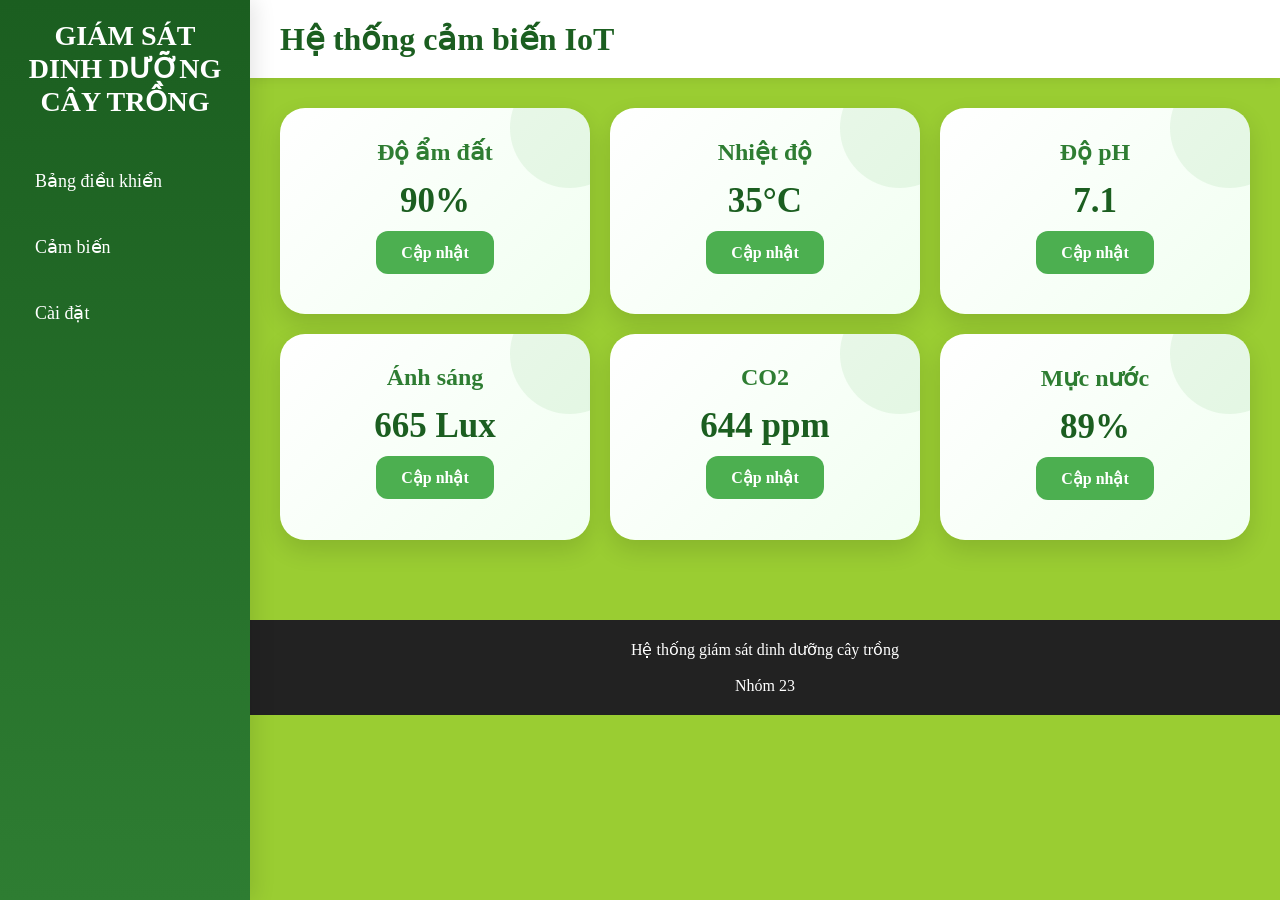
==== commit 9833bcd5: "Update README" ====
--- a/cambien.html
+++ b/cambien.html
@@ -90,6 +90,6 @@
       </footer>
     </div>
 
-    <script src="script.js"></script>
+       <script src="script.js"></script>
   </body>
 </html>
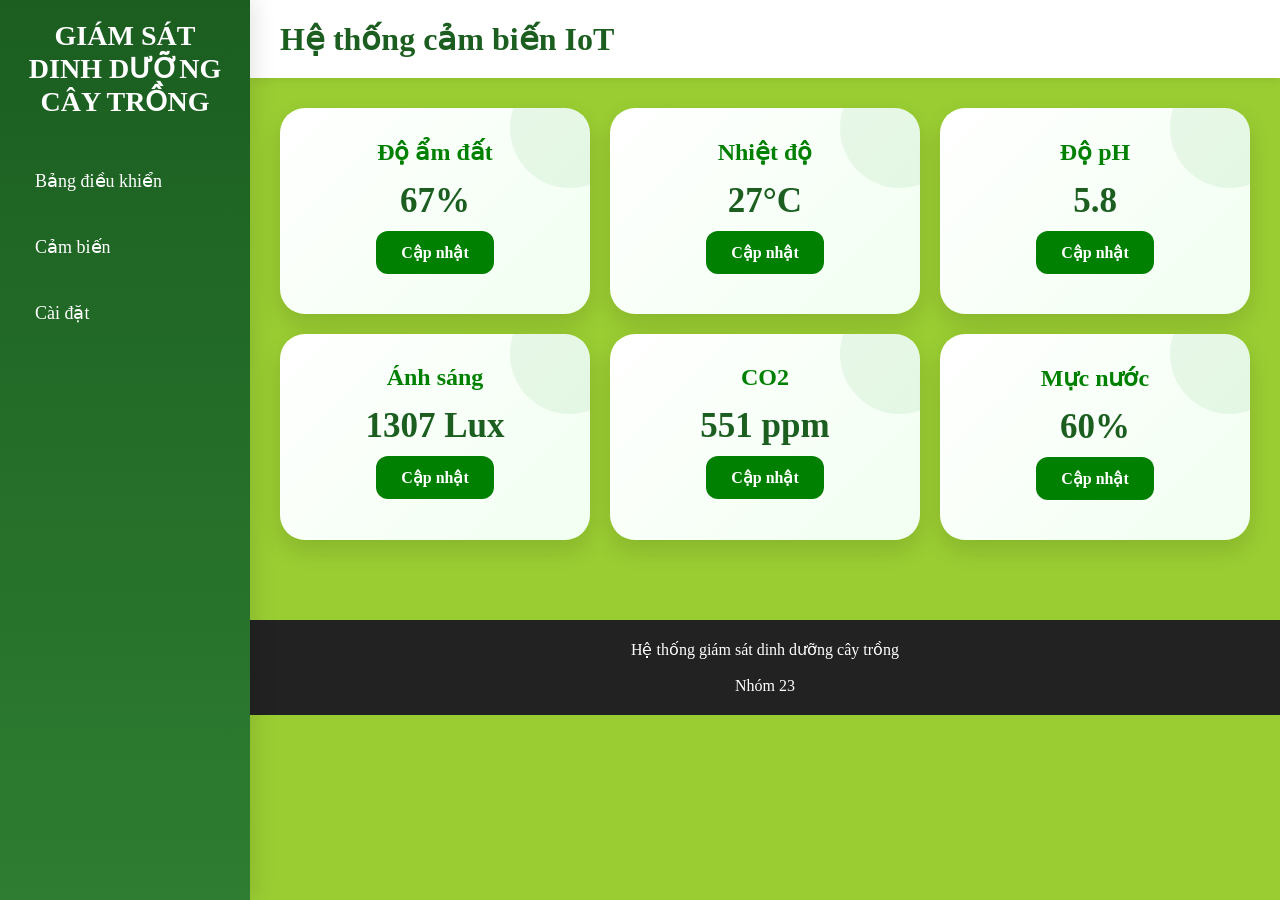
==== commit d52ef39e: "Cập nhật giao diện nút" ====
--- a/cambien.html
+++ b/cambien.html
@@ -90,6 +90,6 @@
       </footer>
     </div>
 
-       <script src="script.js"></script>
+    <script src="script.js"></script>
   </body>
 </html>
--- a/style.css
+++ b/style.css
@@ -128,7 +128,7 @@
   padding: 12px 25px;
   border: none;
   border-radius: 12px;
-  background: #4caf50;
+  background: green;
   color: white;
   cursor: pointer;
   margin: 10px;
@@ -139,7 +139,7 @@
 
 .btn:hover {
   transform: translateY(-5px);
-  background: #2e7d32;
+  background: green;
   box-shadow: 0 10px 20px rgba(76, 175, 80, 0.3);
 }
 
@@ -169,7 +169,7 @@
 
 .stat-card h3,
 .sensor-card h3 {
-  color: #2e7d32;
+  color: green;
   margin-bottom: 10px;
 }
 
@@ -256,7 +256,7 @@
 .setting-card h2,
 .sensor-box h2,
 .analysis-card h3 {
-  color: #2e7d32;
+  color: green;
 
   margin-bottom: 15px;
 }
@@ -295,7 +295,7 @@
 
   padding: 14px;
 
-  border: 1px solid #ccc;
+  border: 1px solid white;
 
   border-radius: 12px;
 
@@ -306,7 +306,7 @@
 .setting-card select:focus {
   outline: none;
 
-  border-color: #4caf50;
+  border-color: green;
 }
 
 .progress {
@@ -314,7 +314,7 @@
 
   height: 20px;
 
-  background: #ddd;
+  background: white;
 
   border-radius: 20px;
 
@@ -330,7 +330,7 @@
 
   width: 50%;
 
-  background: linear-gradient(90deg, #4caf50, #81c784);
+  background: linear-gradient(90deg, rgb(76, 162, 76), #81c784);
 
   border-radius: 20px;
 }
